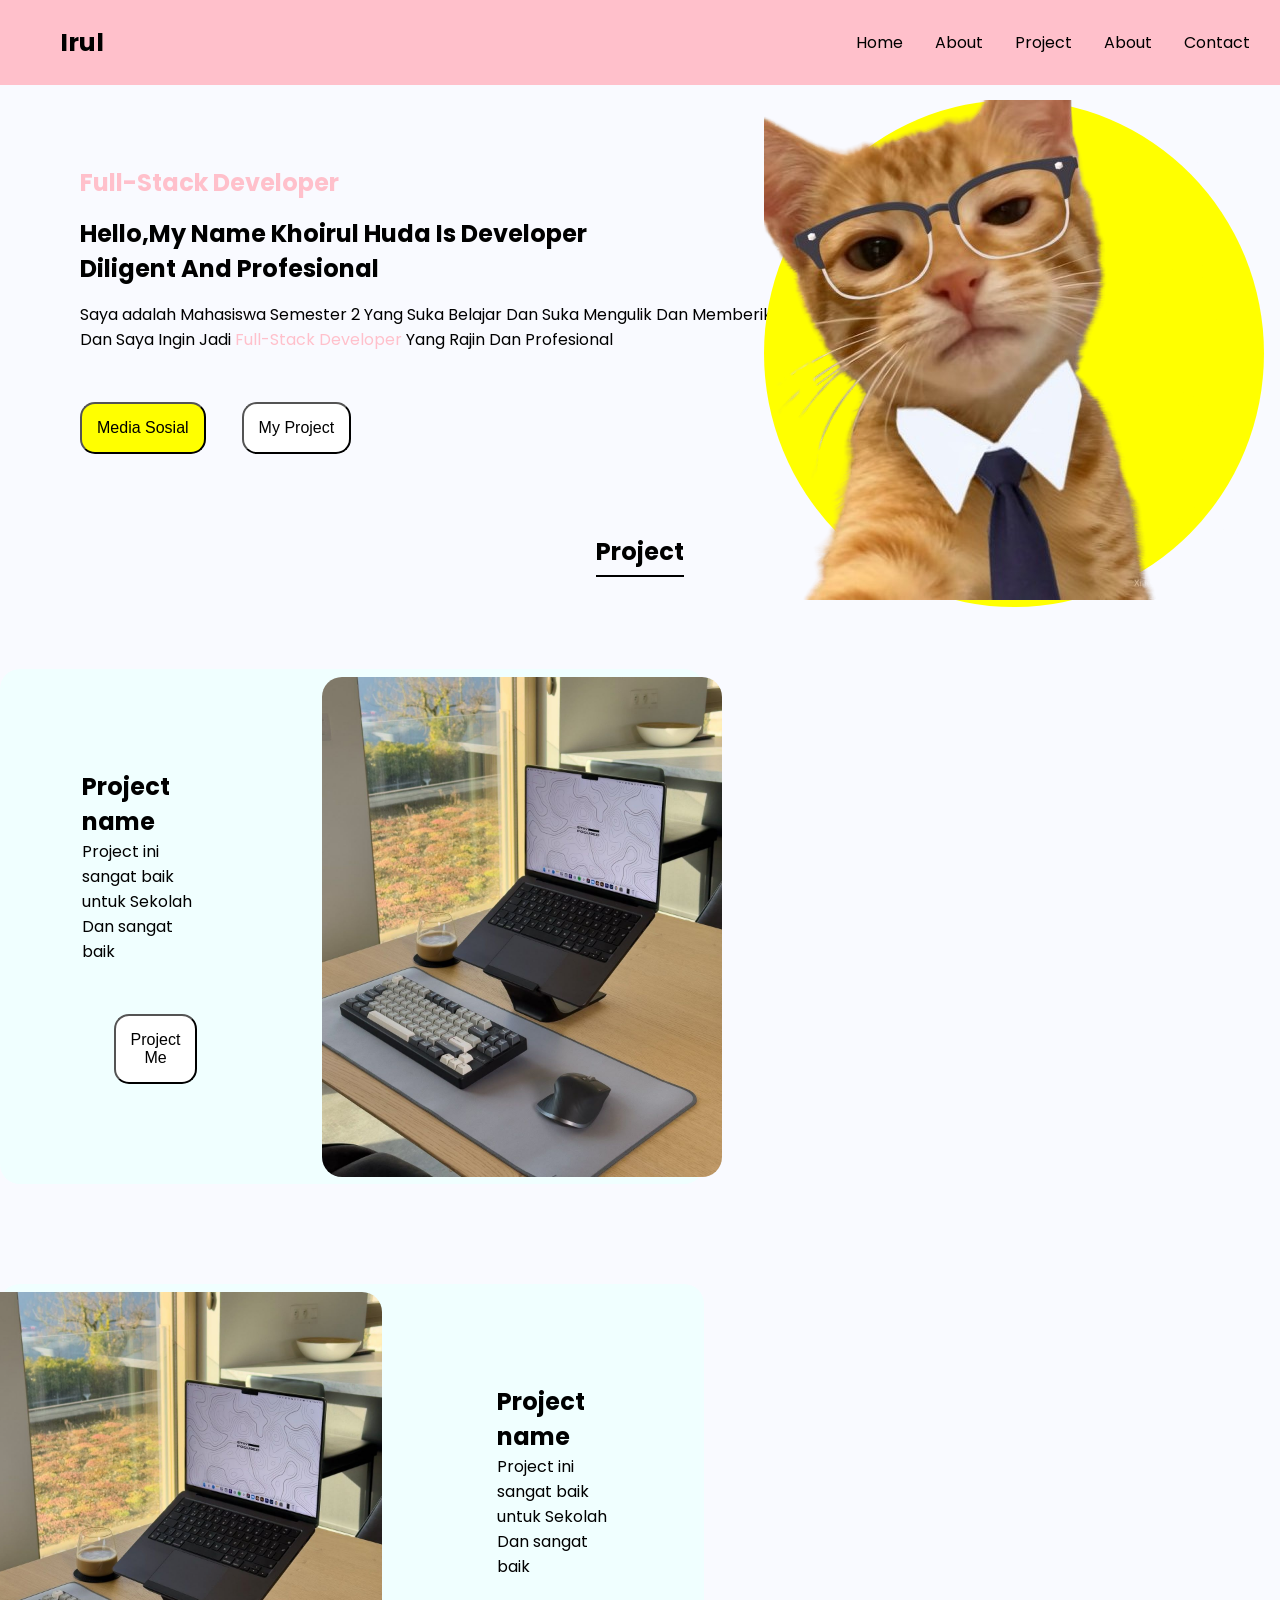
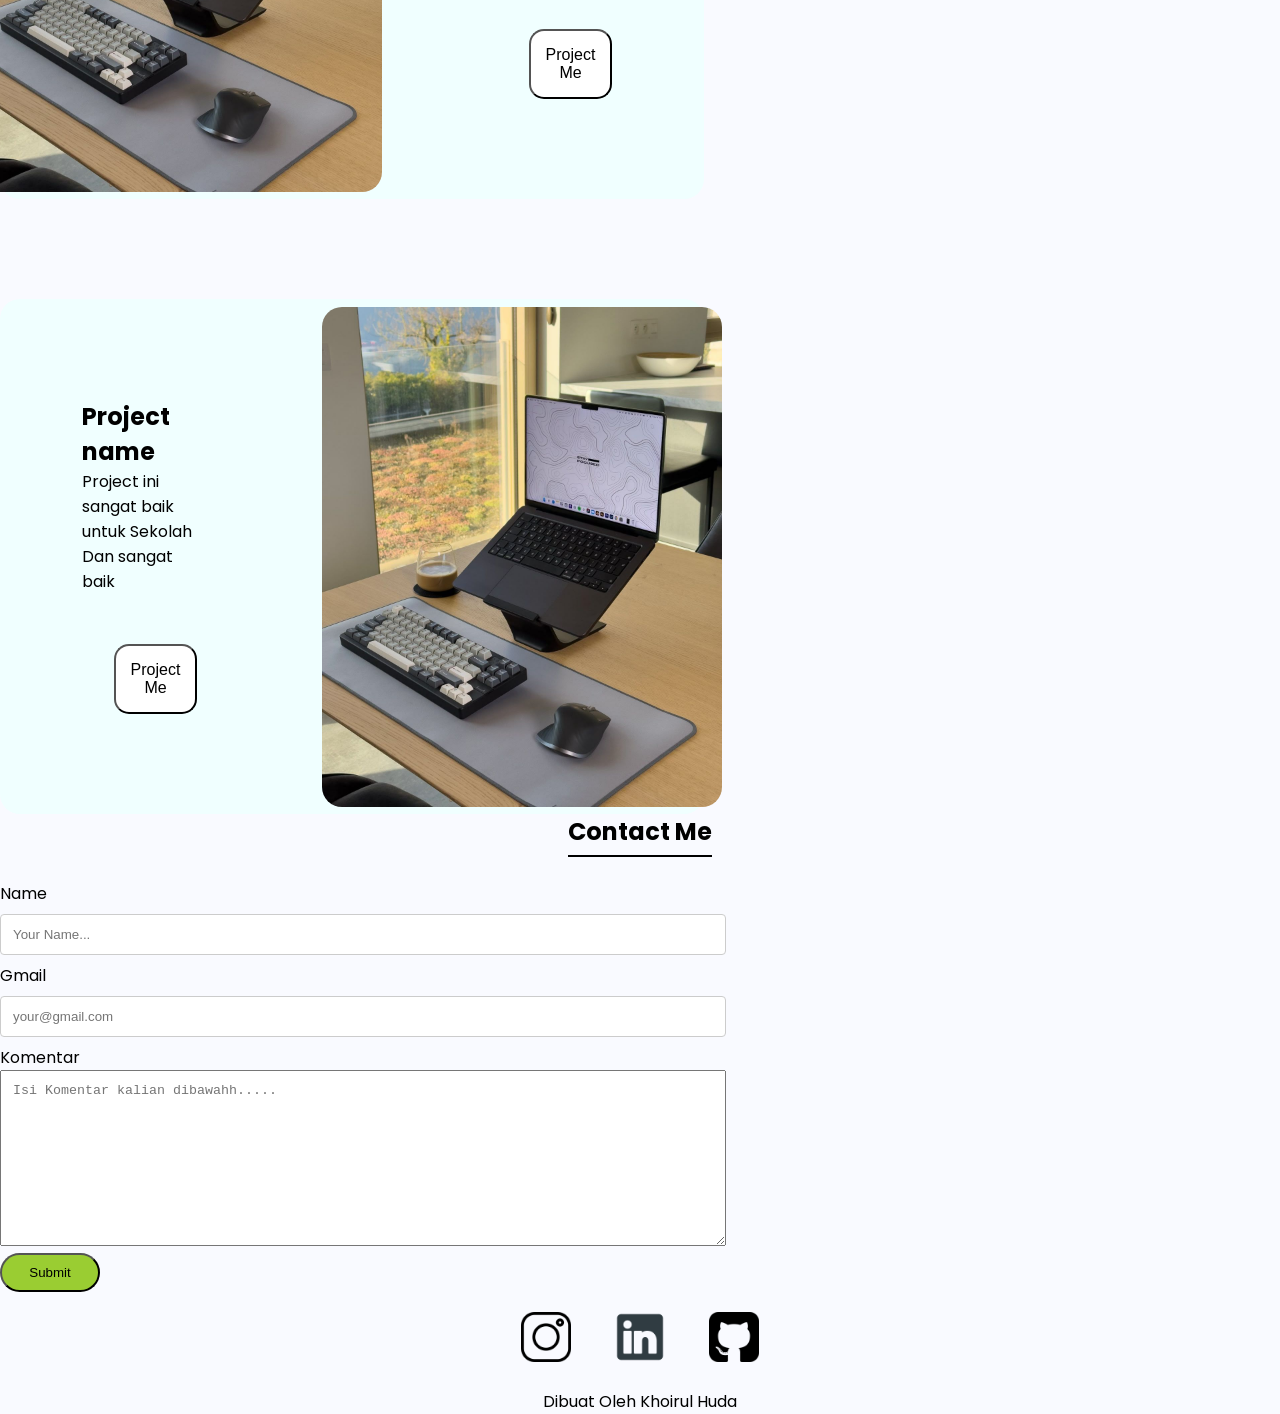
==== web belajar day 12/index.html @ 15dd5933 "first commit" ====
<!DOCTYPE html>
<html lang="en">
<head>
    <meta charset="UTF-8">
    <meta name="viewport" content="width=device-width, initial-scale=1.0">
    <link rel="stylesheet" href="./gaya.css">
    <!-- font -->
     <link rel="preconnect" href="https://fonts.googleapis.com">
<link rel="preconnect" href="https://fonts.gstatic.com" crossorigin>
<link href="https://fonts.googleapis.com/css2?family=Poppins:ital,wght@0,100;0,200;0,300;0,400;0,500;0,600;0,700;0,800;0,900;1,100;1,200;1,300;1,400;1,500;1,600;1,700;1,800;1,900&family=Roboto:ital,wght@0,100..900;1,100..900&display=swap" rel="stylesheet">
    <title>Belajar WEB</title>
</head>
<body>
    <header>
        <nav>
        <div class="logo"><h2>Irul</h2></div>
        <ul class="nav-link">
            <li><a href="#">Home</a></li>
            <li><a href="#">About</a></li>
            <li><a href="#">Project</a></li>
            <li><a href="#">About</a></li>
            <li><a href="#">Contact</a></li>
        </ul>
    </nav>
   </header>
   
   <main>
    <section>
    <div class="Box">
        <h2 class="atas">Full-Stack Developer</h2>
        <h1>Hello,My Name Khoirul Huda Is Developer <br>
            Diligent And Profesional</h1>
        <p>Saya adalah Mahasiswa Semester 2 Yang Suka Belajar Dan Suka Mengulik Dan Memberikan Solusi,<br>
            Dan Saya Ingin Jadi <span>Full-Stack Developer</span> Yang Rajin Dan Profesional<p>
            <div class="butt">
                <button class="cv"> Media Sosial</button>
                <button class="project">My Project</button>
            </div>
            <div class="gambar">
                <img src="./kucing it.png" alt="kucingIT">
            </div>
    </div>
    </section>
    <section>
        <div class="class">
            <h1 class="class2">Project</h1>
            <div class="container2">
            <div class="item1">
                <div class="text"><h1>Project name</h1>
                <p>Project ini sangat baik untuk Sekolah Dan sangat baik <br>
                </p>
            <Button class="tombolp">Project Me</Button></div>
                <img class="laptop" src="./set up andalan.jpg" alt="Laptop">
            </div>
            <div class="item2">
                 <img class="laptop" src="./set up andalan.jpg" alt="Laptop">
                 <div class="text"><h1>Project name</h1>
                <p>Project ini sangat baik untuk Sekolah Dan sangat baik <br>
                </p>
                <Button class="tombolp">Project Me</Button>
            </div>
            </div>
               <div class="item1">
                <div class="text"><h1>Project name</h1>
                <p>Project ini sangat baik untuk Sekolah Dan sangat baik <br>
                </p>
            <Button class="tombolp">Project Me</Button></div>
                <img class="laptop" src="./set up andalan.jpg" alt="Laptop">
            </div>
            </div>
        </div>
        </div>
    </section>
    <section>
         <h1 class="class2">Contact Me </h1>
         <div class="form">
            <form action="/action_page.php">
  <label for="fname">Name</label>
  <input type="text" id="fname" name="firstname" placeholder="Your Name...">
  <label for="lname">Gmail</label>
  <input type="text" id="lname" name="lastname" placeholder="your@gmail.com">
  <label for="text-area">Komentar</label>
<textarea name="komentar" id="textarea" placeholder="Isi Komentar kalian dibawahh....." rows="10" cols="100"></textarea>
<input type="submit" value="Submit">
</form>
         </div>
    </section>
   </main>
   <footer>

    <div class="icons">
        <a href=""><img src="./icons/instagram.png" alt="instagram"></a>
       <a href=""><img src="./icons/social.png" alt="linkdin"></a>
        <a href=""><img src="./icons/github-sign.png" alt="github"></a>
        <p>Dibuat Oleh Khoirul Huda</p>
        </div>
   </footer>
   
</body>
</html>
---- web belajar day 12/gaya.css ----
* {
  padding: 0;
  margin: 0;
}
body {
  font-family: "Poppins", sans-serif;
  margin: 0;
  padding: 0;
  background-color: rgba(249, 250, 255, 1);
}
.logo {
  font-size: 1.05rem;
  padding-left: 60px;
}
nav {
  width: 100%;
  background-color: pink;
  display: flex;
  align-items: center;
  justify-content: space-between;
}
.nav-link {
  list-style: none;
  display: flex;
  gap: 2rem;
  padding: 30px;
}
.nav-link li a {
  text-decoration: none;
  color: black;
}
.Box {
  margin: 5rem;
  text-align: start;
}
.Box h1 {
  margin-bottom: 1rem;
}
.Box p span {
  color: pink;
}
.cv {
  padding: 15px;
  border: bold;
  border-color: black;
  font-size: 1rem;
  text-align: center;
  color: black;
  background-color: yellow;
  border-radius: 15px;
  margin-top: 50px;
}

.project {
  margin-left: 2rem;
  padding: 15px;
  border: bold;
  border-color: black;
  font-size: 1rem;
  text-align: center;
  color: black;
  background-color: white;
  border-radius: 15px;
  margin-top: 50px;
}
.atas {
  color: pink;
  margin-bottom: 1rem;
}
.gambar {
  position: absolute;
  top: 100px;
  right: 1rem;
  background-color: yellow;
  border-radius: 50%;
  background-position: center;
  background-size: cover;
}

.class2 {
  text-align: center;
  text-decoration: underline;
  text-underline-offset: 15px;
}
.laptop {
  width: 400px;
  background-size: cover;
  border-radius: 20px;
}
.item1 {
  display: grid;
  gap: 15px;
  grid-template-columns: auto 1fr;
  place-items: center;
  width: 55%;
  background-color: azure;
  border-radius: 20px;
  margin-top: 100px;
  align-items: center;
  justify-content: center;
  align-self: center;
  justify-self: center;
}
.text {
  margin: 0;
  padding-right: 10px;
  margin: 100px;
}
.tombolp {
  margin-left: 2rem;
  padding: 15px;
  border: bold;
  border-color: black;
  font-size: 1rem;
  text-align: center;
  color: black;
  background-color: white;
  border-radius: 15px;
  margin-top: 50px;
}
.item2 {
  display: grid;
  gap: 15px;
  grid-template-columns: auto 1fr;
  place-items: center;
  width: 55%;
  background-color: azure;
  border-radius: 20px;
  margin-top: 100px;
  align-items: center;
  justify-content: center;
  align-self: center;
  justify-self: center;
}
.form {
  margin-top: 2rem;
  display: grid;
  grid-template-rows: auto auto auto;
  width: 700px;
  align-self: center;
  justify-self: center;
}

label {
  display: block;
}

input[type="text"],
select {
  width: 100%;
  margin: 8px 0;
  padding: 12px;
  /* margin: 8px 0; */
  display: inline-block;
  border: 1px solid #ccc;
  border-radius: 4px;
}
textarea {
  width: 100%;
  padding: 12px;
}
input[type="submit"],
select {
  padding: 10px;
  width: 100px;
  border-radius: 50px;
  background-color: yellowgreen;
  color: black;
  display: flex;
  justify-self: end;
}

.icons {
  width: 100%;
  text-align: center;
}
footer img {
  width: 50px;
  padding: 20px;
}
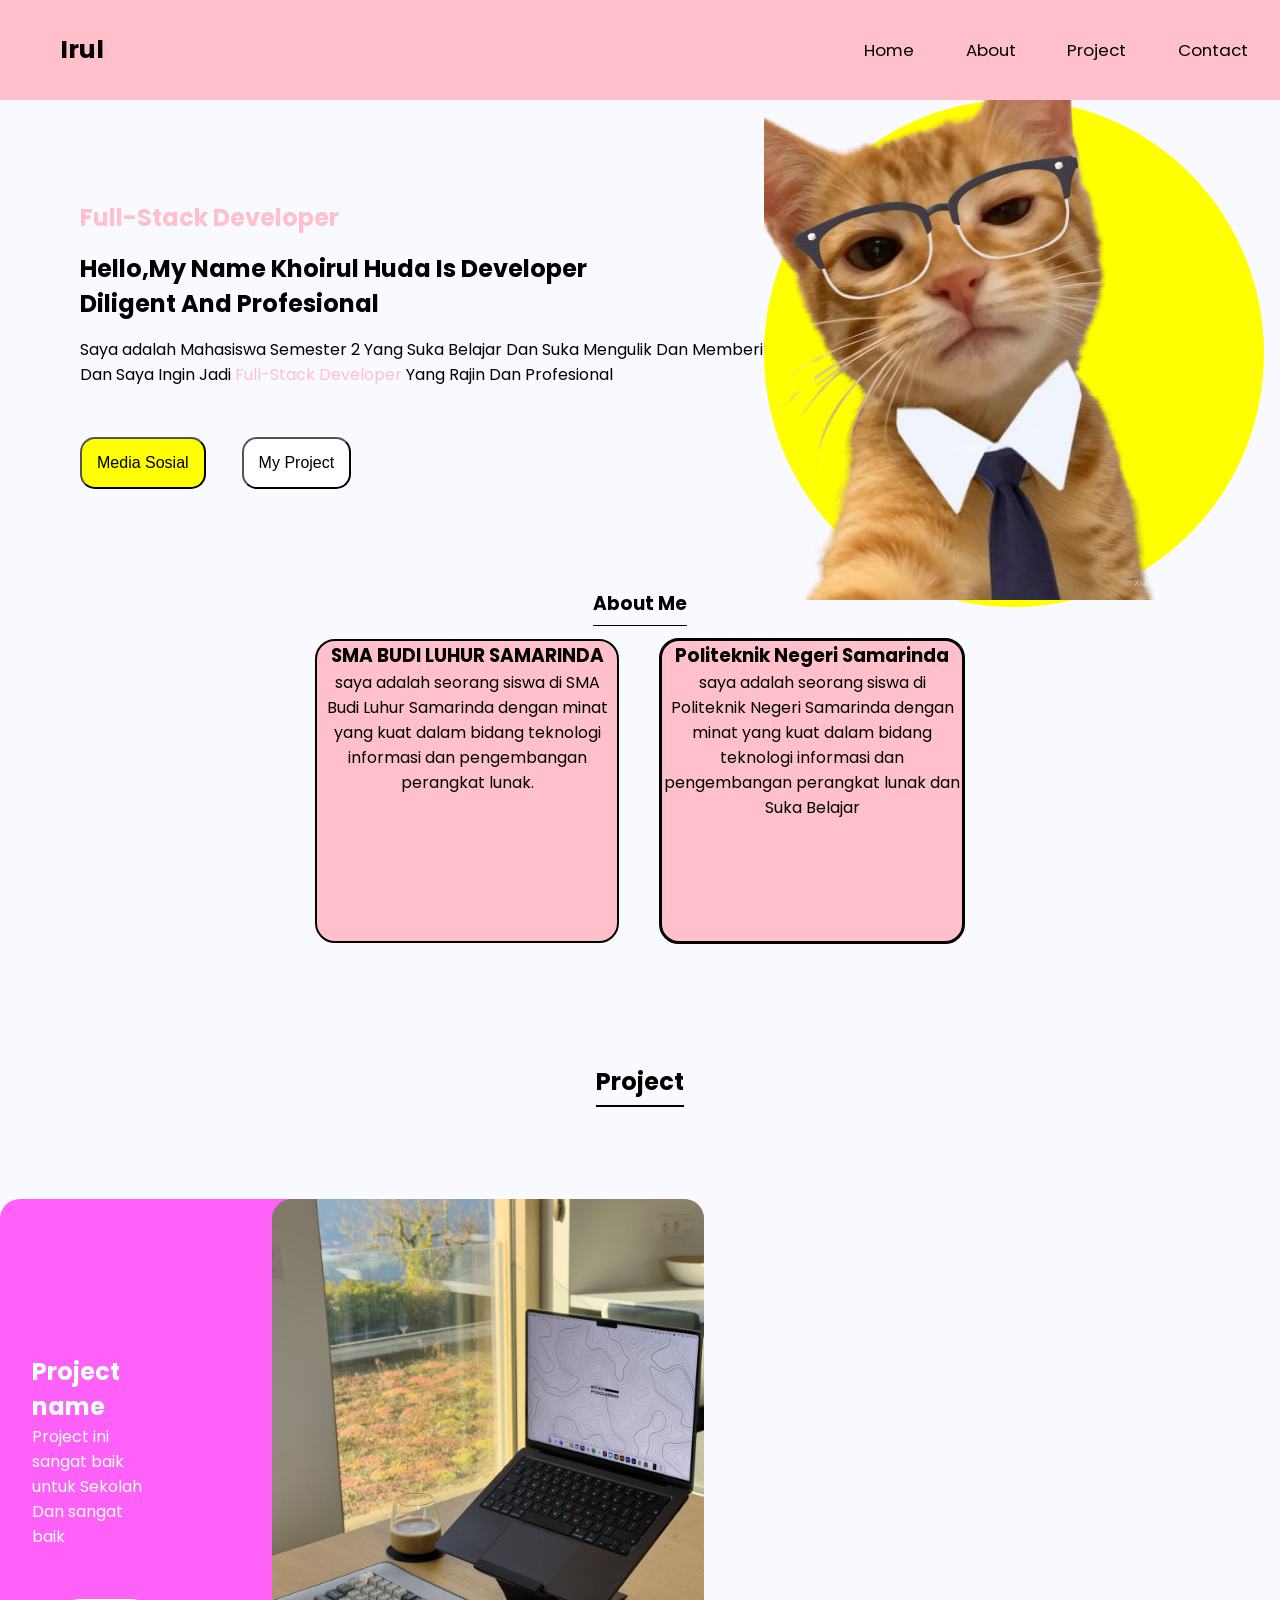
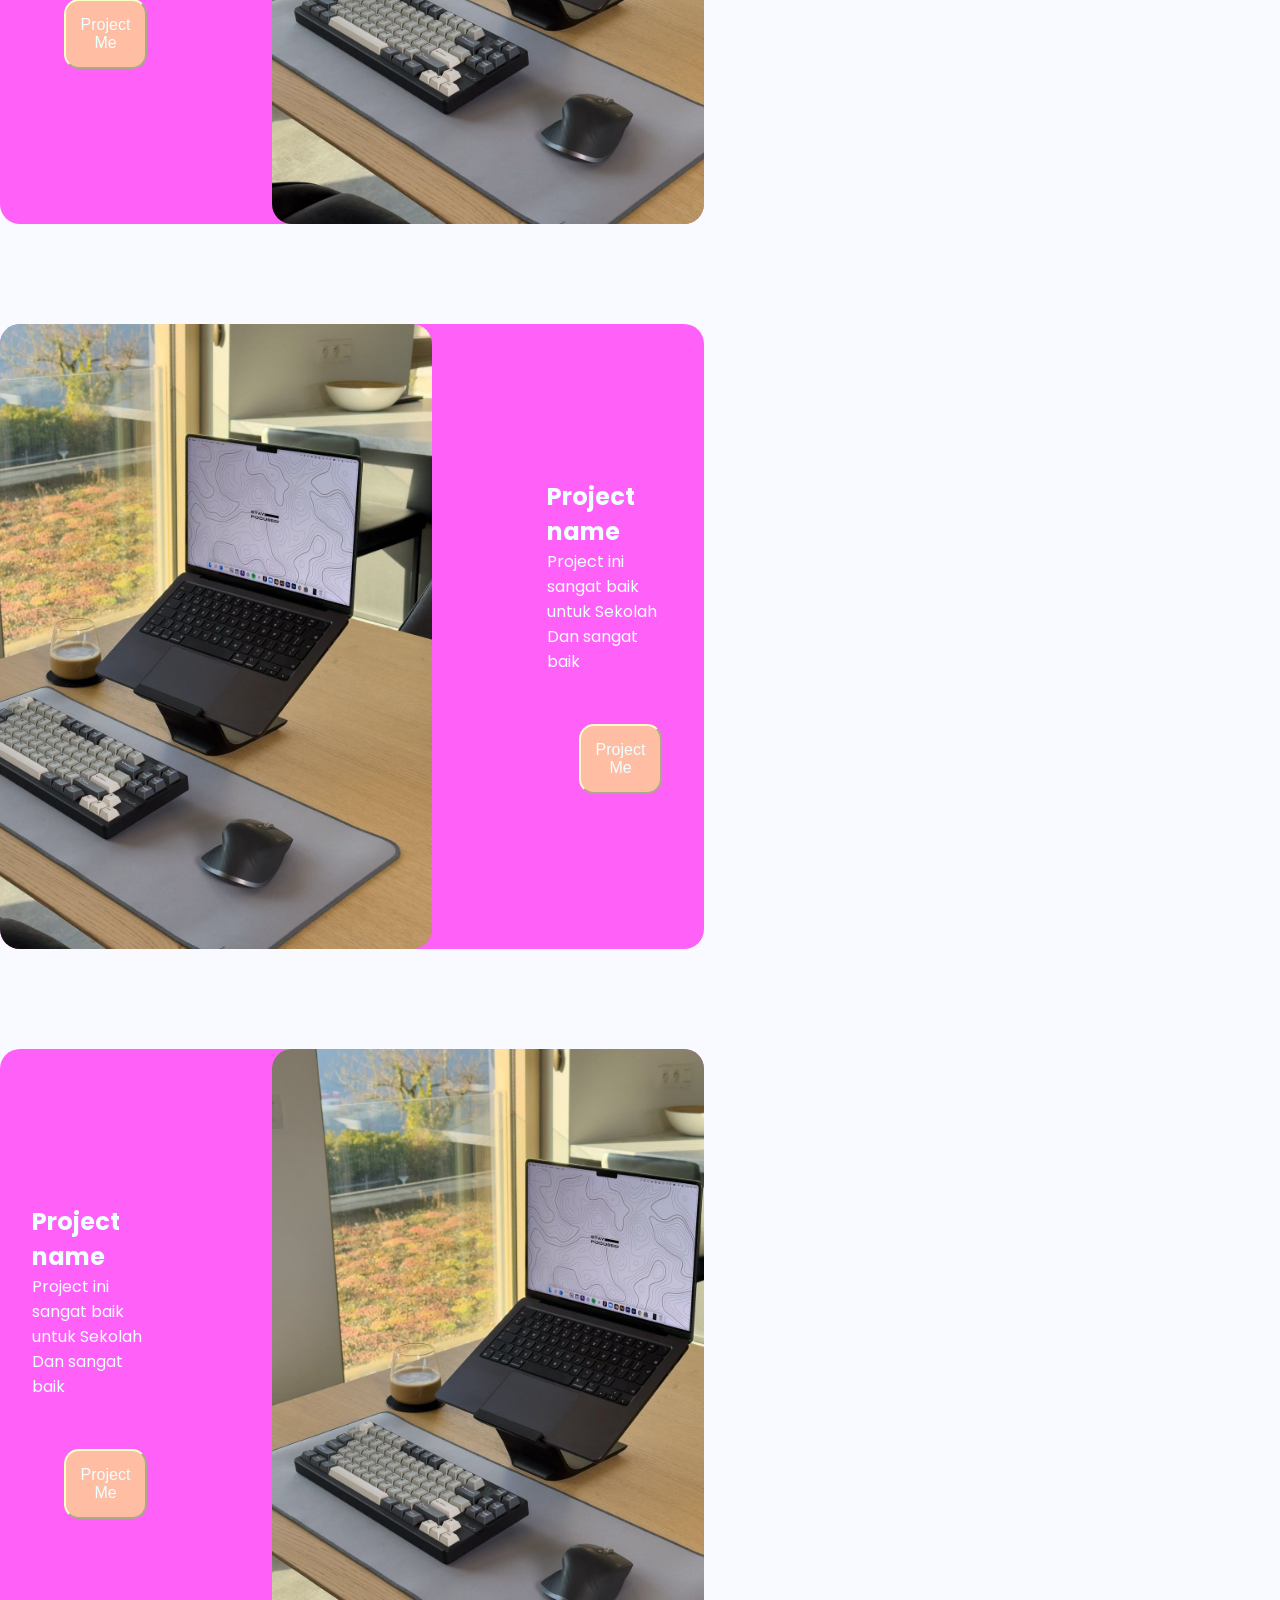
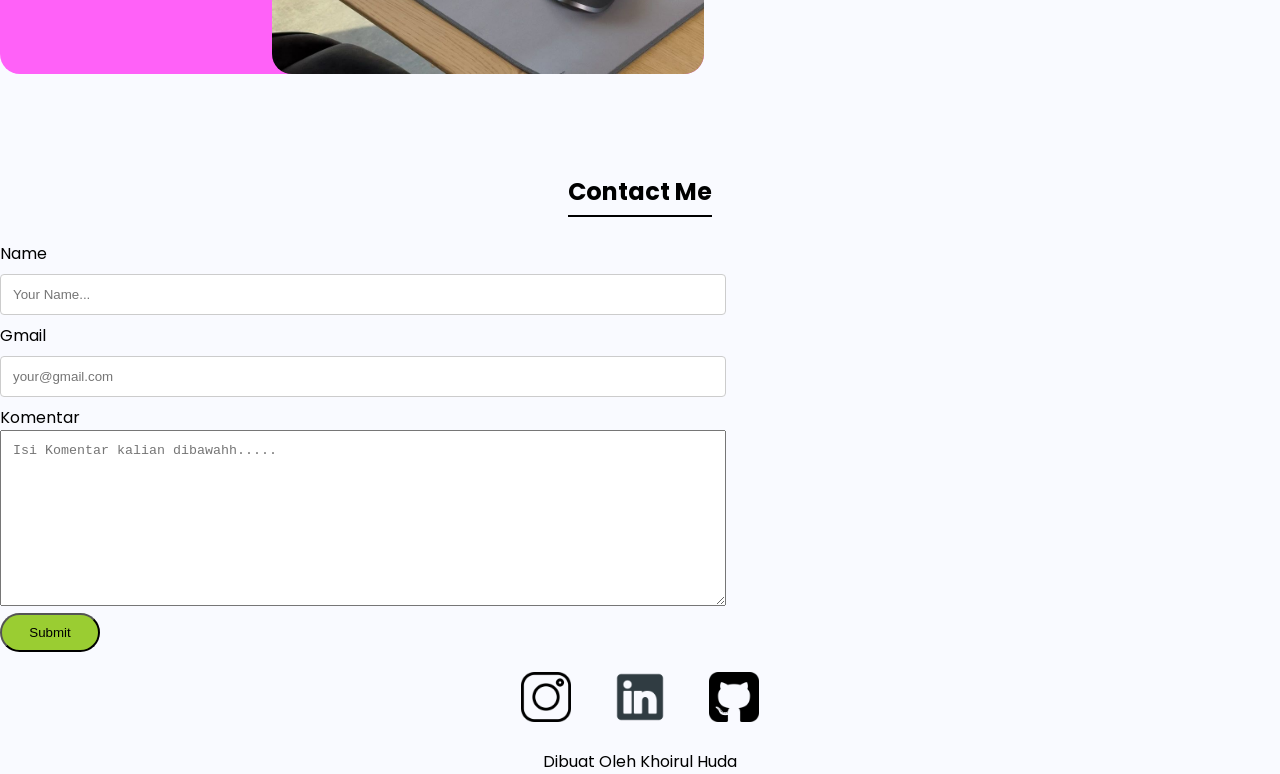
==== commit dc683bb5: "part 2" ====
--- a/web belajar day 12/index.html
+++ b/web belajar day 12/index.html
@@ -1,100 +1,134 @@
 <!DOCTYPE html>
 <html lang="en">
+
 <head>
     <meta charset="UTF-8">
     <meta name="viewport" content="width=device-width, initial-scale=1.0">
     <link rel="stylesheet" href="./gaya.css">
     <!-- font -->
-     <link rel="preconnect" href="https://fonts.googleapis.com">
-<link rel="preconnect" href="https://fonts.gstatic.com" crossorigin>
-<link href="https://fonts.googleapis.com/css2?family=Poppins:ital,wght@0,100;0,200;0,300;0,400;0,500;0,600;0,700;0,800;0,900;1,100;1,200;1,300;1,400;1,500;1,600;1,700;1,800;1,900&family=Roboto:ital,wght@0,100..900;1,100..900&display=swap" rel="stylesheet">
+    <link rel="preconnect" href="https://fonts.googleapis.com">
+    <link rel="preconnect" href="https://fonts.gstatic.com" crossorigin>
+    <link
+        href="https://fonts.googleapis.com/css2?family=Poppins:ital,wght@0,100;0,200;0,300;0,400;0,500;0,600;0,700;0,800;0,900;1,100;1,200;1,300;1,400;1,500;1,600;1,700;1,800;1,900&family=Roboto:ital,wght@0,100..900;1,100..900&display=swap"
+        rel="stylesheet">
+    <!-- hamburger Menu -->
     <title>Belajar WEB</title>
 </head>
+
 <body>
+    <!-- navbar  -->
     <header>
         <nav>
-        <div class="logo"><h2>Irul</h2></div>
-        <ul class="nav-link">
-            <li><a href="#">Home</a></li>
-            <li><a href="#">About</a></li>
-            <li><a href="#">Project</a></li>
-            <li><a href="#">About</a></li>
-            <li><a href="#">Contact</a></li>
-        </ul>
-    </nav>
-   </header>
-   
-   <main>
-    <section>
-    <div class="Box">
-        <h2 class="atas">Full-Stack Developer</h2>
-        <h1>Hello,My Name Khoirul Huda Is Developer <br>
-            Diligent And Profesional</h1>
-        <p>Saya adalah Mahasiswa Semester 2 Yang Suka Belajar Dan Suka Mengulik Dan Memberikan Solusi,<br>
-            Dan Saya Ingin Jadi <span>Full-Stack Developer</span> Yang Rajin Dan Profesional<p>
-            <div class="butt">
-                <button class="cv"> Media Sosial</button>
-                <button class="project">My Project</button>
+            <div class="logo">
+                <h2>Irul</h2>
             </div>
-            <div class="gambar">
-                <img src="./kucing it.png" alt="kucingIT">
+            <div class="hamburger">
             </div>
-    </div>
-    </section>
-    <section>
-        <div class="class">
-            <h1 class="class2">Project</h1>
-            <div class="container2">
-            <div class="item1">
-                <div class="text"><h1>Project name</h1>
-                <p>Project ini sangat baik untuk Sekolah Dan sangat baik <br>
-                </p>
-            <Button class="tombolp">Project Me</Button></div>
-                <img class="laptop" src="./set up andalan.jpg" alt="Laptop">
+            <ul class="nav-link">
+                <li><a href="#">Home</a></li>
+                <li><a href="#">About</a></li>
+                <li><a href="#">Project</a></li>
+                <li><a href="#">Contact</a></li>
+            </ul>
+        </nav>
+    </header>
+    <!-- Keterangan -->
+    <main>
+        <section>
+            <div class="Box">
+                <h2 class="atas">Full-Stack Developer</h2>
+                <h1>Hello,My Name Khoirul Huda Is Developer <br>
+                    Diligent And Profesional</h1>
+                <p>Saya adalah Mahasiswa Semester 2 Yang Suka Belajar Dan Suka Mengulik Dan Memberikan Solusi,<br>
+                    Dan Saya Ingin Jadi <span>Full-Stack Developer</span> Yang Rajin Dan Profesional<p>
+                        <div class="butt">
+                            <button class="cv"> Media Sosial</button>
+                            <button class="project">My Project</button>
+                        </div>
+                        <div class="gambar">
+                            <img src="./kucing it.png" alt="kucingIT">
+                        </div>
             </div>
-            <div class="item2">
-                 <img class="laptop" src="./set up andalan.jpg" alt="Laptop">
-                 <div class="text"><h1>Project name</h1>
-                <p>Project ini sangat baik untuk Sekolah Dan sangat baik <br>
-                </p>
-                <Button class="tombolp">Project Me</Button>
+            <!-- about me -->
+            <section>
+                <h1 class="class2">About Me</h1>
+                <div class="card">
+                    <div class="card1">
+                        <h1>SMA BUDI LUHUR SAMARINDA </h1>
+                        <p> saya adalah seorang siswa di SMA Budi Luhur Samarinda dengan minat yang kuat dalam bidang
+                            teknologi informasi dan pengembangan perangkat lunak.</p>
+                    </div>
+                    <div class="card2">
+                        <h1>Politeknik Negeri Samarinda</h1>
+                        <p> saya adalah seorang siswa di Politeknik Negeri Samarinda dengan minat yang kuat dalam bidang
+                            teknologi informasi dan pengembangan perangkat lunak dan Suka Belajar </p>
+                    </div>
+                </div>
+            </section>
+        </section>
+        <!-- card -->
+        <section>
+            <div class="class">
+                <h1 class="class2">Project</h1>
+                <div class="container2">
+                    <div class="item1">
+                        <div class="text">
+                            <h1>Project name</h1>
+                            <p>Project ini sangat baik untuk Sekolah Dan sangat baik <br>
+                            </p>
+                            <Button class="tombolp">Project Me</Button>
+                        </div>
+                        <img class="laptop" src="./set up andalan.jpg" alt="Laptop">
+                    </div>
+                    <div class="item2">
+                        <img class="laptop" src="./set up andalan.jpg" alt="Laptop">
+                        <div class="text">
+                            <h1>Project name</h1>
+                            <p>Project ini sangat baik untuk Sekolah Dan sangat baik <br>
+                            </p>
+                            <Button class="tombolp">Project Me</Button>
+                        </div>
+                    </div>
+                    <div class="item1">
+                        <div class="text">
+                            <h1>Project name</h1>
+                            <p>Project ini sangat baik untuk Sekolah Dan sangat baik <br>
+                            </p>
+                            <Button class="tombolp">Project Me</Button>
+                        </div>
+                        <img class="laptop" src="./set up andalan.jpg" alt="Laptop">
+                    </div>
+                </div>
             </div>
             </div>
-               <div class="item1">
-                <div class="text"><h1>Project name</h1>
-                <p>Project ini sangat baik untuk Sekolah Dan sangat baik <br>
-                </p>
-            <Button class="tombolp">Project Me</Button></div>
-                <img class="laptop" src="./set up andalan.jpg" alt="Laptop">
+        </section>
+        <!-- form -->
+        <section>
+            <h1 class="class2">Contact Me </h1>
+            <div class="form">
+                <form action="/action_page.php">
+                    <label for="fname">Name</label>
+                    <input type="text" id="fname" name="firstname" placeholder="Your Name...">
+                    <label for="lname">Gmail</label>
+                    <input type="text" id="lname" name="lastname" placeholder="your@gmail.com">
+                    <label for="text-area">Komentar</label>
+                    <textarea name="komentar" id="textarea" placeholder="Isi Komentar kalian dibawahh....." rows="10"
+                        cols="100"></textarea>
+                    <input type="submit" value="Submit">
+                </form>
             </div>
-            </div>
+        </section>
+    </main>
+    <footer>
+
+        <div class="icons">
+            <a href=""><img src="./icons/instagram.png" alt="instagram"></a>
+            <a href=""><img src="./icons/social.png" alt="linkdin"></a>
+            <a href=""><img src="./icons/github-sign.png" alt="github"></a>
+            <p>Dibuat Oleh Khoirul Huda</p>
         </div>
-        </div>
-    </section>
-    <section>
-         <h1 class="class2">Contact Me </h1>
-         <div class="form">
-            <form action="/action_page.php">
-  <label for="fname">Name</label>
-  <input type="text" id="fname" name="firstname" placeholder="Your Name...">
-  <label for="lname">Gmail</label>
-  <input type="text" id="lname" name="lastname" placeholder="your@gmail.com">
-  <label for="text-area">Komentar</label>
-<textarea name="komentar" id="textarea" placeholder="Isi Komentar kalian dibawahh....." rows="10" cols="100"></textarea>
-<input type="submit" value="Submit">
-</form>
-         </div>
-    </section>
-   </main>
-   <footer>
+    </footer>
 
-    <div class="icons">
-        <a href=""><img src="./icons/instagram.png" alt="instagram"></a>
-       <a href=""><img src="./icons/social.png" alt="linkdin"></a>
-        <a href=""><img src="./icons/github-sign.png" alt="github"></a>
-        <p>Dibuat Oleh Khoirul Huda</p>
-        </div>
-   </footer>
-   
 </body>
+
 </html>
--- a/web belajar day 12/gaya.css
+++ b/web belajar day 12/gaya.css
@@ -2,43 +2,84 @@
   padding: 0;
   margin: 0;
 }
+
 body {
   font-family: "Poppins", sans-serif;
-  margin: 0;
-  padding: 0;
   background-color: rgba(249, 250, 255, 1);
 }
+
 .logo {
   font-size: 1.05rem;
   padding-left: 60px;
 }
-nav {
-  width: 100%;
-  background-color: pink;
-  display: flex;
-  align-items: center;
-  justify-content: space-between;
+
+section {
+  margin-top: 100px;
+}
+
+/* navbar */
+/* nav {
+  background-color: pink;
+  display: flex;
+  align-items: center;
 }
 .nav-link {
+  width: 100%;
   list-style: none;
   display: flex;
-  gap: 2rem;
+  gap: 1.05rem;
+  padding: 30px;
+  justify-content: flex-end;
+}
+nav ul {
+  display: flex;
+  gap: 1.05rem;
   padding: 30px;
 }
 .nav-link li a {
   text-decoration: none;
   color: black;
-}
+  display: flex;
+} */
+nav {
+  width: auto;
+  display: flex;
+  background-color: pink;
+  justify-content: space-between;
+  align-items: center;
+  height: 100px;
+}
+
+.nav-link {
+  color: azure;
+  display: flex;
+  list-style: none;
+  width: 30%;
+  justify-content: space-between;
+  align-items: center;
+  margin-right: 2rem;
+}
+
+.nav-link li a {
+  text-decoration: none;
+  color: black;
+  font-size: 1.05rem;
+}
+
+/* keterangan */
 .Box {
   margin: 5rem;
   text-align: start;
 }
+
 .Box h1 {
   margin-bottom: 1rem;
 }
+
 .Box p span {
   color: pink;
 }
+
 .cv {
   padding: 15px;
   border: bold;
@@ -51,6 +92,7 @@
   margin-top: 50px;
 }
 
+/* card */
 .project {
   margin-left: 2rem;
   padding: 15px;
@@ -63,10 +105,12 @@
   border-radius: 15px;
   margin-top: 50px;
 }
+
 .atas {
   color: pink;
   margin-bottom: 1rem;
 }
+
 .gambar {
   position: absolute;
   top: 100px;
@@ -82,56 +126,66 @@
   text-decoration: underline;
   text-underline-offset: 15px;
 }
+
 .laptop {
-  width: 400px;
+  width: 500px;
   background-size: cover;
   border-radius: 20px;
 }
+
 .item1 {
   display: grid;
   gap: 15px;
   grid-template-columns: auto 1fr;
   place-items: center;
   width: 55%;
-  background-color: azure;
+  background-color: #ff61f8;
   border-radius: 20px;
   margin-top: 100px;
   align-items: center;
   justify-content: center;
   align-self: center;
   justify-self: center;
-}
+  overflow: hidden;
+}
+
 .text {
   margin: 0;
   padding-right: 10px;
   margin: 100px;
-}
+  color: azure;
+}
+
 .tombolp {
   margin-left: 2rem;
   padding: 15px;
   border: bold;
-  border-color: black;
+  border-color: #faffc4;
   font-size: 1rem;
   text-align: center;
-  color: black;
-  background-color: white;
+  color: azure;
+  background-color: #ffbda3;
   border-radius: 15px;
   margin-top: 50px;
 }
+
 .item2 {
   display: grid;
   gap: 15px;
   grid-template-columns: auto 1fr;
   place-items: center;
   width: 55%;
-  background-color: azure;
+  background-color: #ff61f8;
   border-radius: 20px;
   margin-top: 100px;
   align-items: center;
   justify-content: center;
   align-self: center;
   justify-self: center;
-}
+  overflow: hidden;
+}
+
+/* form */
 .form {
   margin-top: 2rem;
   display: grid;
@@ -155,10 +209,12 @@
   border: 1px solid #ccc;
   border-radius: 4px;
 }
+
 textarea {
   width: 100%;
   padding: 12px;
 }
+
 input[type="submit"],
 select {
   padding: 10px;
@@ -174,7 +230,61 @@
   width: 100%;
   text-align: center;
 }
+
 footer img {
   width: 50px;
   padding: 20px;
 }
+
+/* About */
+.card {
+  display: flex;
+  justify-content: center;
+  align-items: center;
+}
+
+.card1,
+.card2 h1 {
+  text-align: center;
+}
+
+.card1 {
+  width: 300px;
+  height: 300px;
+  background-color: pink;
+  border-radius: 20px;
+  margin: 20px;
+  border: black solid 2px;
+}
+
+.card p {
+  text-align: center;
+}
+
+.card2 {
+  width: 300px;
+  height: 300px;
+  background-color: pink;
+  border-radius: 20px;
+  margin: 20px;
+  border: black solid;
+}
+
+/* Responsive */
+/* @media (max-width: 768px) {
+  .item1,
+  .item2 {
+    grid-template-columns: 1fr;
+    width: 90%;
+  }
+  .laptop {
+    width: 100%;
+  }
+} */
+/* navbar */
+@media (max-width: 868px) {
+  .nav-link {
+    width: 50%;
+    list-style: none;
+  }
+}
